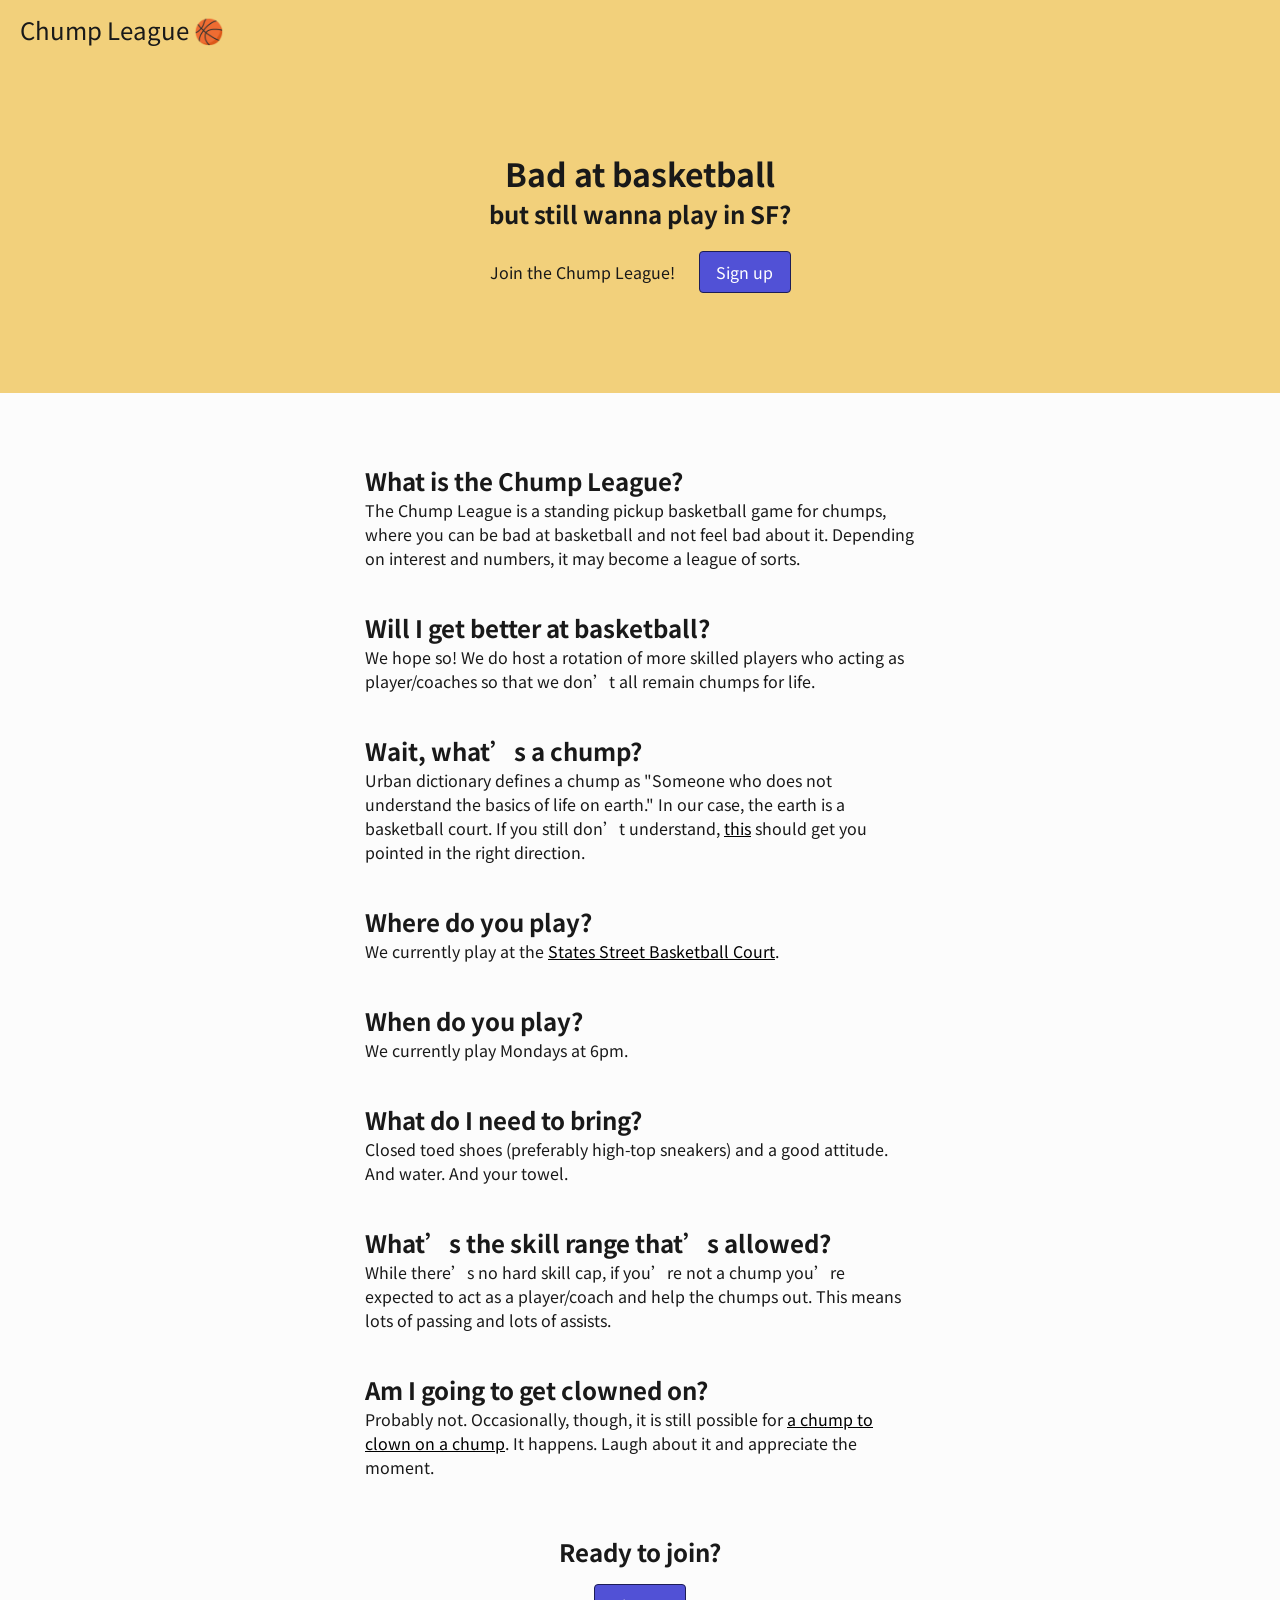
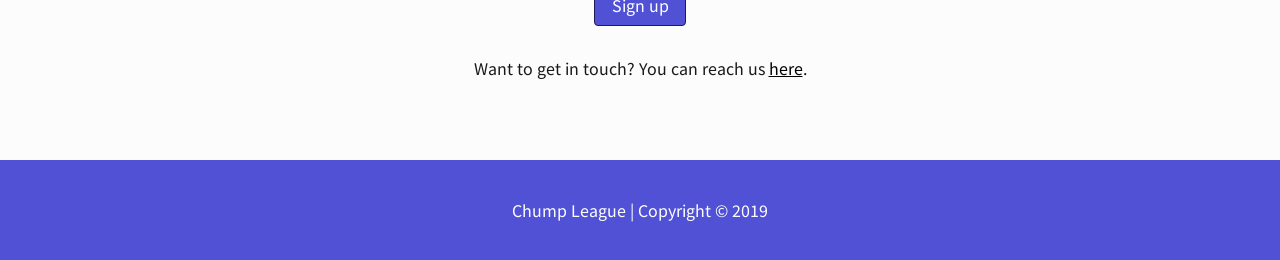
==== index.html @ ea967e47 "Update index.html" ====
<!DOCTYPE html>
<html lang="en" dir="ltr">
  <head>
    <meta charset="utf-8">
    <title>Chump League 🏀</title>
    <link href="https://fonts.googleapis.com/css?family=Noto+Sans+HK&display=swap" rel="stylesheet">
    <link rel="stylesheet" href="chumps.css">
    <script> (function() { var qs,js,q,s,d=document, gi=d.getElementById, ce=d.createElement, gt=d.getElementsByTagName, id="typef_orm_share", b="https://embed.typeform.com/"; if(!gi.call(d,id)){ js=ce.call(d,"script"); js.id=id; js.src=b+"embed.js"; q=gt.call(d,"script")[0]; q.parentNode.insertBefore(js,q) } })() </script>
  </head>
  <body>

    <!-- Master container -->
    <div class="container-master">

      <!-- Wordmark -->
      <div class=container-wordmark>
        <a href="https://www.chumpleague.com">Chump League 🏀</a>
      </div>

      <!-- Header container -->
      <div class="container-header">
        <h1>Bad at basketball</h1>
        <h2>but still wanna play in SF?</h2>

        <!-- Join box -->
        <div class="top-join-block">
          <p id="join-text">Join the Chump League!</p>
          <a class="typeform-share button" id="join-button" href="https://nick572581.typeform.com/to/BCQw7e" data-mode="popup" data-submit-close-delay="5" target="_blank">Sign up</a>
        </div>
      </div>

      <!-- Mid container -->
      <div class="container-mid">
        <div class="spacer"></div>
        <div class="spacer"></div>

        <div class="mid-block">
          <h2>What is the Chump League?</h2>
          <p>The Chump League is a standing pickup basketball game for chumps,
            where you can be bad at basketball and not feel bad about it.
            Depending on interest and numbers, it may become a league of sorts.
          </p>
        </div>

        <div class="mid-block">
          <h2>Will I get better at basketball?</h2>
          <p>We hope so! We do host a rotation of more skilled players who
            acting as player/coaches so that we don’t all remain chumps for life.
          </p>
          </div>

        <div class="mid-block">
          <h2>Wait, what’s a chump?</h2>
          <p>Urban dictionary defines a chump as "Someone who does not understand
            the basics of life on earth." In our case, the earth is a basketball
            court. If you still don’t understand, <a class="link" href="https://www.youtube.com/watch?v=fgJ2CaTfaxU">this</a> should get you pointed
            in the right direction.
          </p>
        </div>

        <div class="mid-block">
          <h2>Where do you play?</h2>
          <p>We currently play at the <a class="link" href="https://goo.gl/maps/YpLbHtBK2h12N2rQ7">States Street Basketball Court</a>.</p>
        </div>

        <div class="mid-block">
          <h2>When do you play?</h2>
          <p>We currently play Mondays at 6pm.</p>
        </div>

        <div class="mid-block">
          <h2>What do I need to bring?</h2>
          <p>Closed toed shoes (preferably high-top sneakers) and a good attitude.
            And water. <a href="https://www.youtube.com/watch?v=MtIsLTwUnSg">And your towel</a>.
          </p>
        </div>

        <div class="mid-block">
          <h2>What’s the skill range that’s allowed?</h2>
          <p>While there’s no hard skill cap, if you’re not a chump you’re
            expected to act as a player/coach and help the chumps out. This
            means lots of passing and lots of assists.
          </p>
        </div>

        <div class="mid-block">
          <h2>Am I going to get clowned on?</h2>
          <p>Probably not. Occasionally, though, it is still possible for <a class="link" href="https://www.youtube.com/watch?v=8t1PBTAmsz8">a chump
            to clown on a chump</a>. It happens. Laugh about it and appreciate the moment.
          </p>
        </div>

        <div class="bottom-join-block">
          <h2>Ready to join?</h2>
          <div class="spacer"></div>
          <a class="typeform-share button" id="join-button" href="https://nick572581.typeform.com/to/BCQw7e" data-mode="popup" data-submit-close-delay="5" target="_blank">Sign up</a>
          <div class="spacer"></div>
          <div class="spacer"></div>
          <p>Want to get in touch? You can reach us <a class="link" href="mailto:info@chumpleague.com">here</a>.</p>
        </div>
        <div class="spacer"></div>
        <div class="spacer"></div>
        <div class="spacer"></div>
    </div>
    <div class="footer">
      <p><a href="http://www.chumpleague.com">Chump League</a> | Copyright © 2019</p>
    </div>
  </body>
</html>

<!-- Link to copy: https://docs.google.com/document/d/1ktxI4AGGmU6hRSURgoa3HFnWaoclVgZPa8LteOMP-cg/edit?ts=5d085e9c -->
---- chumps.css ----
*{
  margin: 0;
  padding: 0;
  border: 0;
  outline: none;
}

body{
  background-color: #f2d07b;
  color: #191919;
}

a{
  text-decoration: none;
  color: inherit;
}

body{
  font-family: 'Noto Sans HK', sans-serif;
}

.link{
  text-decoration: underline;
  color: black;
}

.link:hover{
  color: #1d1d56;
}

.link:visited{
  color: #5151d6;
}

.container-wordmark{
    padding: 10px 0 0 20px;
    font-size: 24px;
    line-height: 40px;
}

.container-header {
  min-width: 350px;
  margin: 0 auto;
  text-align: center;
  padding: 100px 0;
}

.top-join-block{
  margin-top: 20px;
  align-items: center;
  justify-content: center;
}

.container-mid{
  background-color: #fcfcfc;
  min-width: 350px;
}

.mid-block{
  max-width: 550px;
  min-width: 350px;
  margin: 40px auto;
  padding: 0 25px;
  /* border: 1px solid #dbdbdb;
  border-radius: 5px;
  box-shadow: 4px 4px #f9f9f9; */
}

.bottom-join-block{
  max-width: 550px;
  min-width: 350px;
  margin: 20px auto;
  padding: 15px;
  text-align: center;
}

.footer{
  height: 100px;
  line-height: 100px;
  background-color: #5151d6;
  color: white;
  text-align: center;
}

.spacer{
  height: 15px;
}

#join-button{
  display: inline-block;
  width: 90px;
  border: 1px solid #1d1d56;
  background-color: #5151d6;
  line-height: 40px;
  border-radius: 4px;
  color: #ffffff;
}

#join-button:hover{
  background-color: #1d1d56;
}

#join-text{
  display:inline-block;
  margin-right:20px;
}
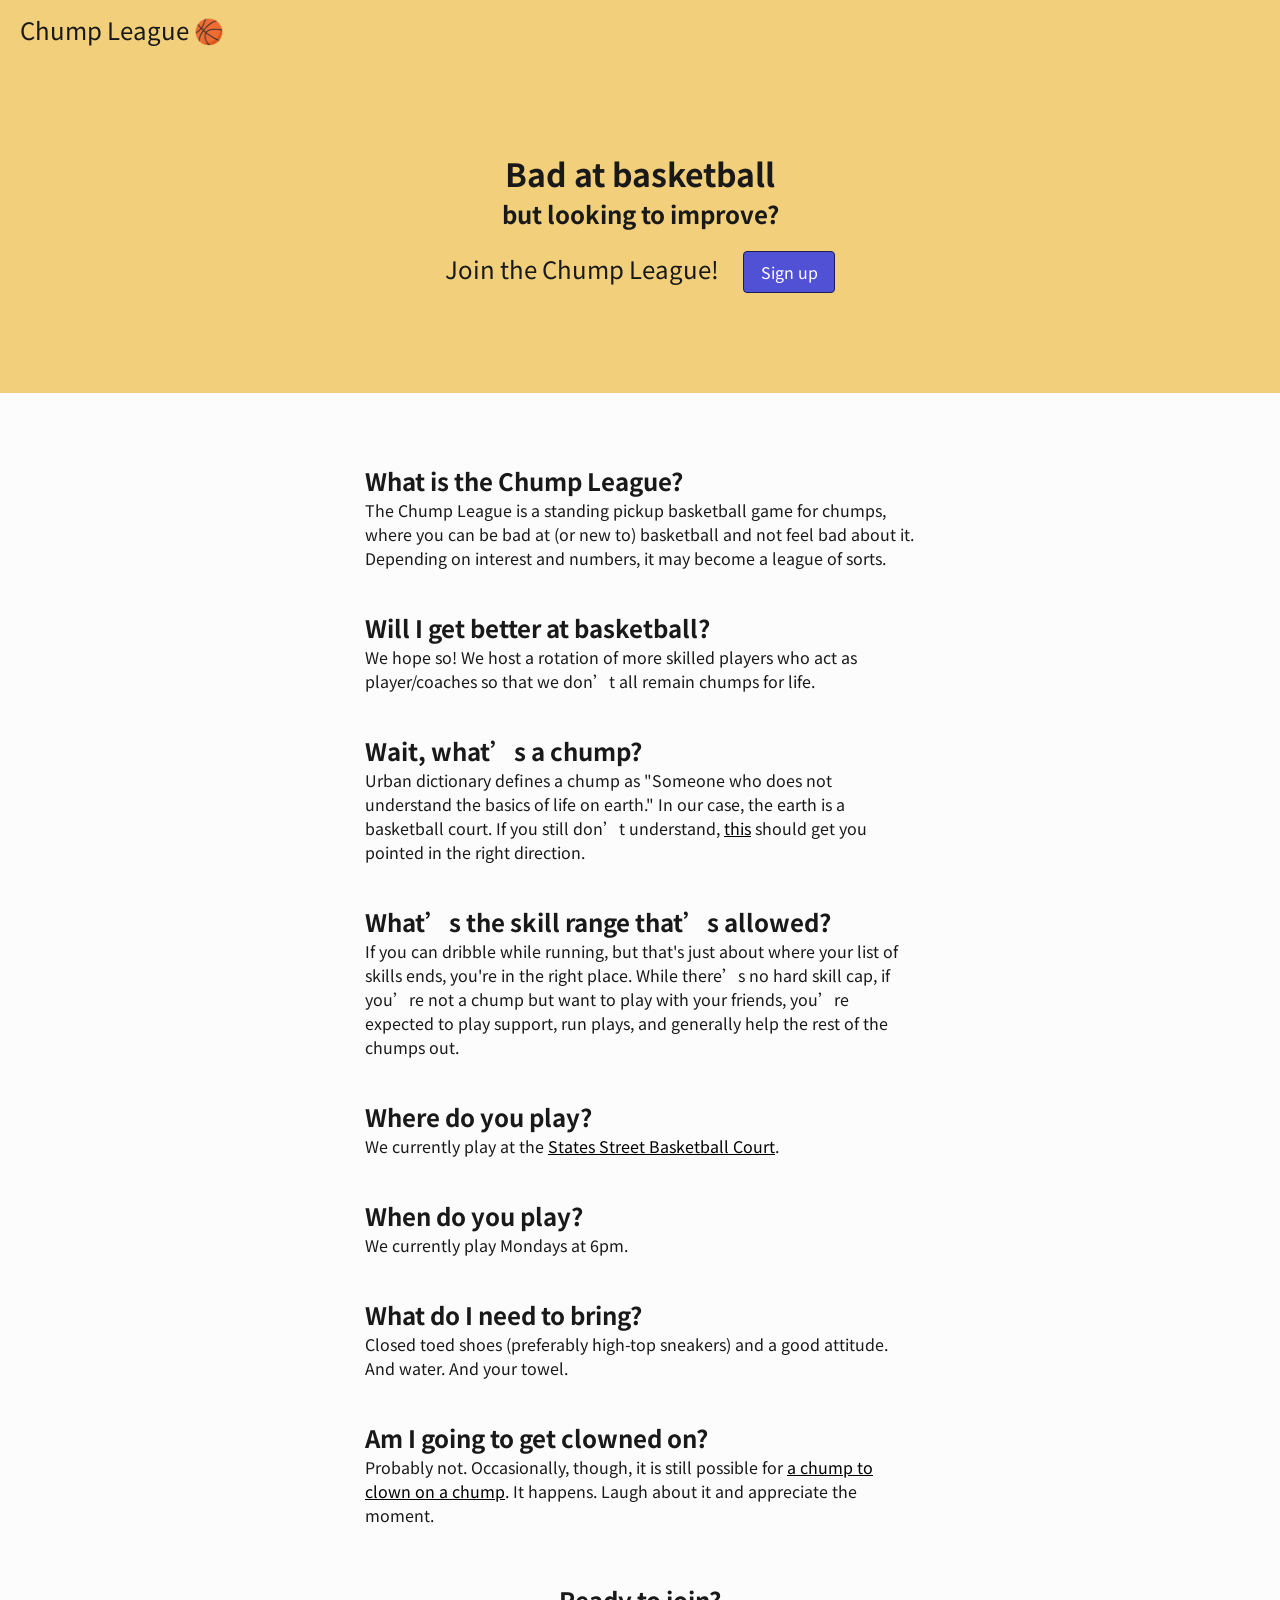
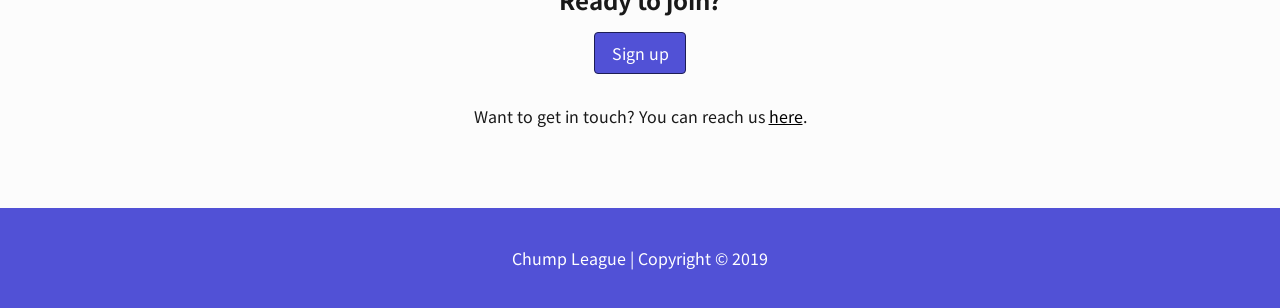
==== commit 56607259: "Update index.html" ====
--- a/index.html
+++ b/index.html
@@ -20,7 +20,7 @@
       <!-- Header container -->
       <div class="container-header">
         <h1>Bad at basketball</h1>
-        <h2>but still wanna play in SF?</h2>
+        <h2>but looking to improve?</h2>
 
         <!-- Join box -->
         <div class="top-join-block">
@@ -37,15 +37,15 @@
         <div class="mid-block">
           <h2>What is the Chump League?</h2>
           <p>The Chump League is a standing pickup basketball game for chumps,
-            where you can be bad at basketball and not feel bad about it.
+            where you can be bad at (or new to) basketball and not feel bad about it.
             Depending on interest and numbers, it may become a league of sorts.
           </p>
         </div>
 
         <div class="mid-block">
           <h2>Will I get better at basketball?</h2>
-          <p>We hope so! We do host a rotation of more skilled players who
-            acting as player/coaches so that we don’t all remain chumps for life.
+          <p>We hope so! We host a rotation of more skilled players who
+            act as player/coaches so that we don’t all remain chumps for life.
           </p>
           </div>
 
@@ -55,6 +55,14 @@
             the basics of life on earth." In our case, the earth is a basketball
             court. If you still don’t understand, <a class="link" href="https://www.youtube.com/watch?v=fgJ2CaTfaxU">this</a> should get you pointed
             in the right direction.
+          </p>
+        </div>
+        
+        <div class="mid-block">
+          <h2>What’s the skill range that’s allowed?</h2>
+          <p>If you can dribble while running, but that's just about where your list of skills ends, you're in the right place. 
+            While there’s no hard skill cap, if you’re not a chump but want to play with your friends, you’re
+            expected to play support, run plays, and generally help the rest of the chumps out.
           </p>
         </div>
 
@@ -72,14 +80,6 @@
           <h2>What do I need to bring?</h2>
           <p>Closed toed shoes (preferably high-top sneakers) and a good attitude.
             And water. <a href="https://www.youtube.com/watch?v=MtIsLTwUnSg">And your towel</a>.
-          </p>
-        </div>
-
-        <div class="mid-block">
-          <h2>What’s the skill range that’s allowed?</h2>
-          <p>While there’s no hard skill cap, if you’re not a chump you’re
-            expected to act as a player/coach and help the chumps out. This
-            means lots of passing and lots of assists.
           </p>
         </div>
 
--- a/chumps.css
+++ b/chumps.css
@@ -8,6 +8,7 @@
 body{
   background-color: #f2d07b;
   color: #191919;
+  font-size: 1em;
 }
 
 a{
@@ -33,9 +34,9 @@
 }
 
 .container-wordmark{
-    padding: 10px 0 0 20px;
-    font-size: 24px;
-    line-height: 40px;
+  padding: 10px 0 0 20px;
+  font-size: 1.5em;
+  line-height: 40px;
 }
 
 .container-header {
@@ -103,4 +104,5 @@
 #join-text{
   display:inline-block;
   margin-right:20px;
+  font-size: 1.5em;
 }
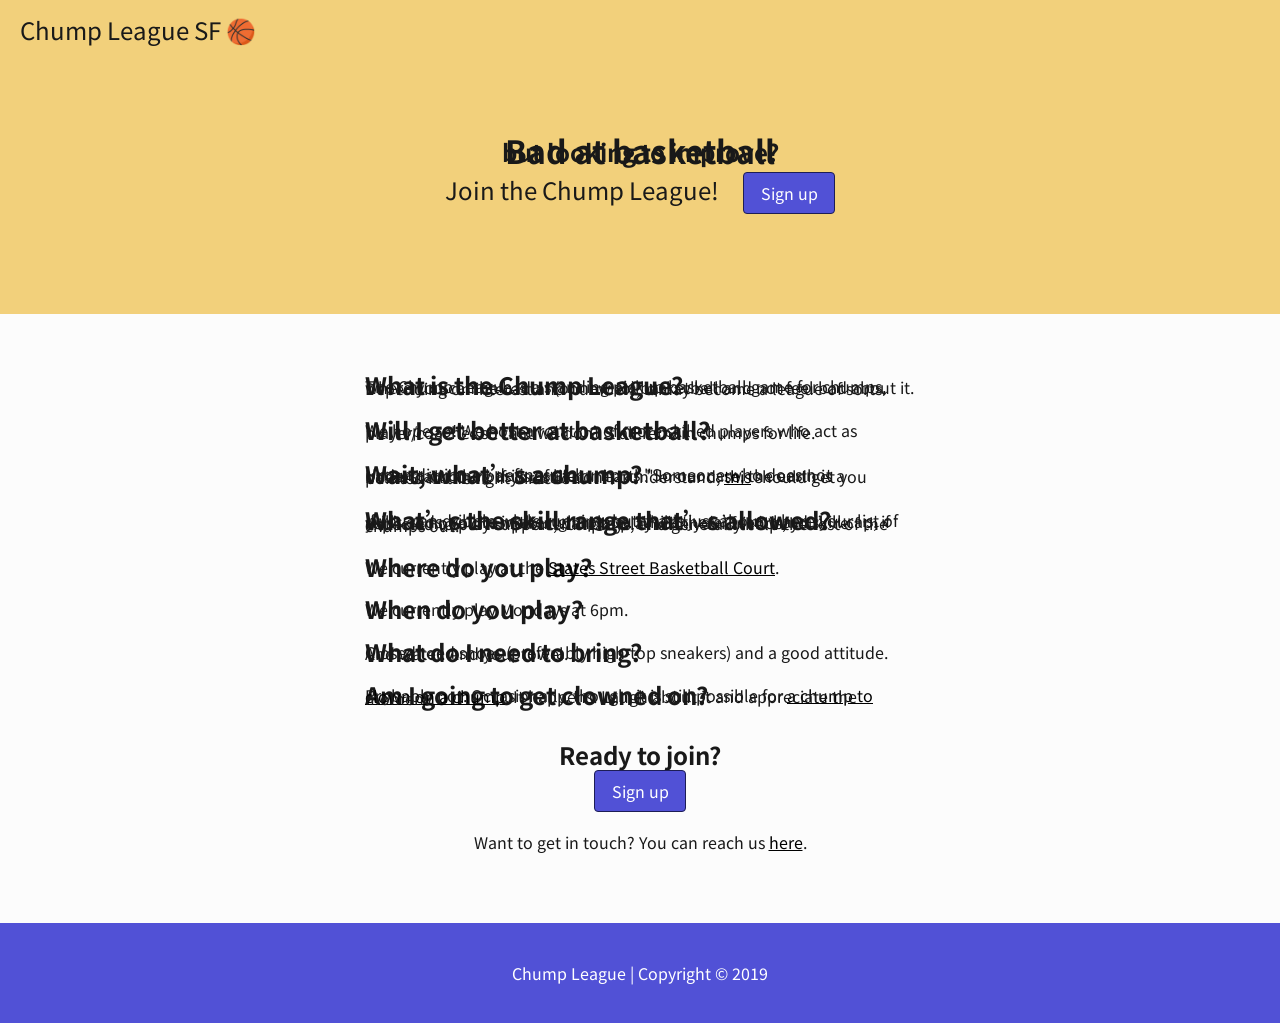
==== commit 756ee082: "Update index.html" ====
--- a/index.html
+++ b/index.html
@@ -14,7 +14,7 @@
 
       <!-- Wordmark -->
       <div class=container-wordmark>
-        <a href="https://www.chumpleague.com">Chump League 🏀</a>
+        <a href="https://www.chumpleague.com">Chump League SF 🏀</a>
       </div>
 
       <!-- Header container -->
--- a/chumps.css
+++ b/chumps.css
@@ -8,7 +8,8 @@
 body{
   background-color: #f2d07b;
   color: #191919;
-  font-size: 1em;
+  font-size: 16px;
+  line-height:1.2px;
 }
 
 a{
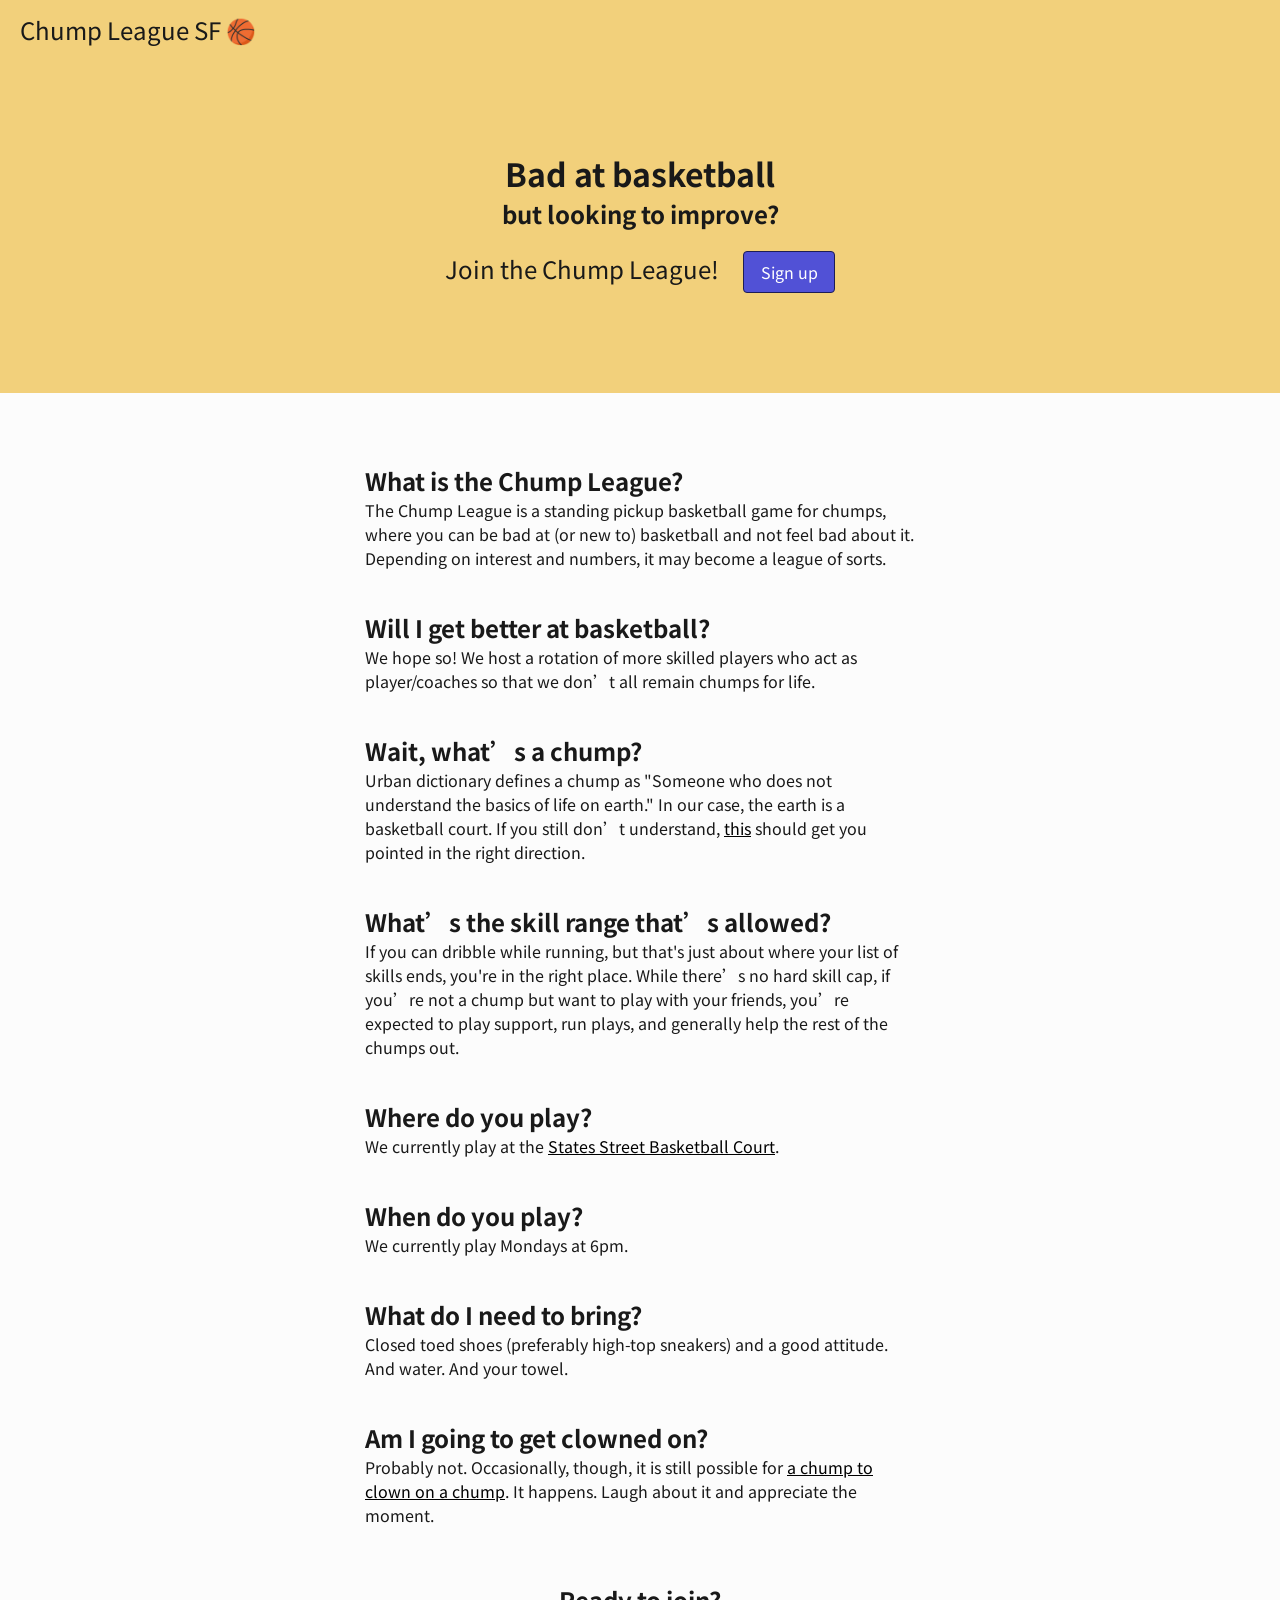
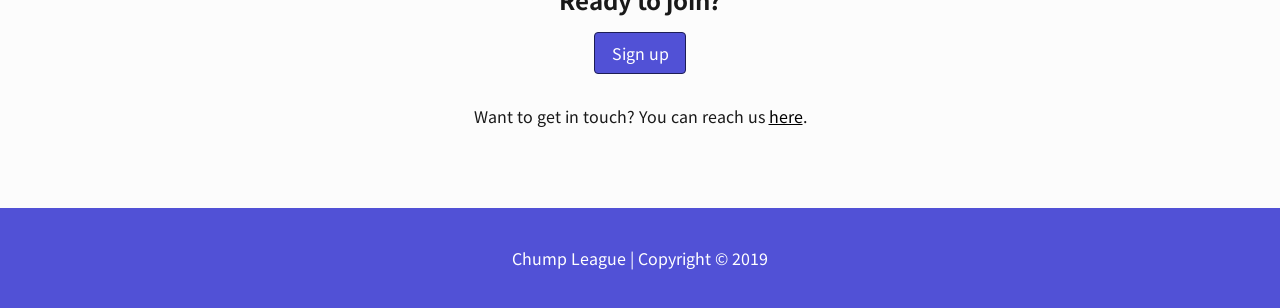
==== commit 4fc57d07: "Update index.html" ====
--- a/index.html
+++ b/index.html
@@ -53,7 +53,7 @@
           <h2>Wait, what’s a chump?</h2>
           <p>Urban dictionary defines a chump as "Someone who does not understand
             the basics of life on earth." In our case, the earth is a basketball
-            court. If you still don’t understand, <a class="link" href="https://www.youtube.com/watch?v=fgJ2CaTfaxU">this</a> should get you pointed
+            court. If you still don’t understand, <a class="link" href="https://www.youtube.com/watch?v=fgJ2CaTfaxU"target="_blank">this</a> should get you pointed
             in the right direction.
           </p>
         </div>
@@ -68,7 +68,7 @@
 
         <div class="mid-block">
           <h2>Where do you play?</h2>
-          <p>We currently play at the <a class="link" href="https://goo.gl/maps/YpLbHtBK2h12N2rQ7">States Street Basketball Court</a>.</p>
+          <p>We currently play at the <a class="link" href="https://goo.gl/maps/YpLbHtBK2h12N2rQ7"target="_blank">States Street Basketball Court</a>.</p>
         </div>
 
         <div class="mid-block">
@@ -79,13 +79,13 @@
         <div class="mid-block">
           <h2>What do I need to bring?</h2>
           <p>Closed toed shoes (preferably high-top sneakers) and a good attitude.
-            And water. <a href="https://www.youtube.com/watch?v=MtIsLTwUnSg">And your towel</a>.
+            And water. <a href="https://www.youtube.com/watch?v=MtIsLTwUnSg"target="_blank">And your towel</a>.
           </p>
         </div>
 
         <div class="mid-block">
           <h2>Am I going to get clowned on?</h2>
-          <p>Probably not. Occasionally, though, it is still possible for <a class="link" href="https://www.youtube.com/watch?v=8t1PBTAmsz8">a chump
+          <p>Probably not. Occasionally, though, it is still possible for <a class="link" href="https://www.youtube.com/watch?v=8t1PBTAmsz8"target="_blank">a chump
             to clown on a chump</a>. It happens. Laugh about it and appreciate the moment.
           </p>
         </div>
@@ -96,7 +96,7 @@
           <a class="typeform-share button" id="join-button" href="https://nick572581.typeform.com/to/BCQw7e" data-mode="popup" data-submit-close-delay="5" target="_blank">Sign up</a>
           <div class="spacer"></div>
           <div class="spacer"></div>
-          <p>Want to get in touch? You can reach us <a class="link" href="mailto:info@chumpleague.com">here</a>.</p>
+          <p>Want to get in touch? You can reach us <a class="link" href="mailto:info@chumpleague.com"target="_blank">here</a>.</p>
         </div>
         <div class="spacer"></div>
         <div class="spacer"></div>
--- a/chumps.css
+++ b/chumps.css
@@ -9,7 +9,7 @@
   background-color: #f2d07b;
   color: #191919;
   font-size: 16px;
-  line-height:1.2px;
+  /*line-height:1.2em;*/
 }
 
 a{
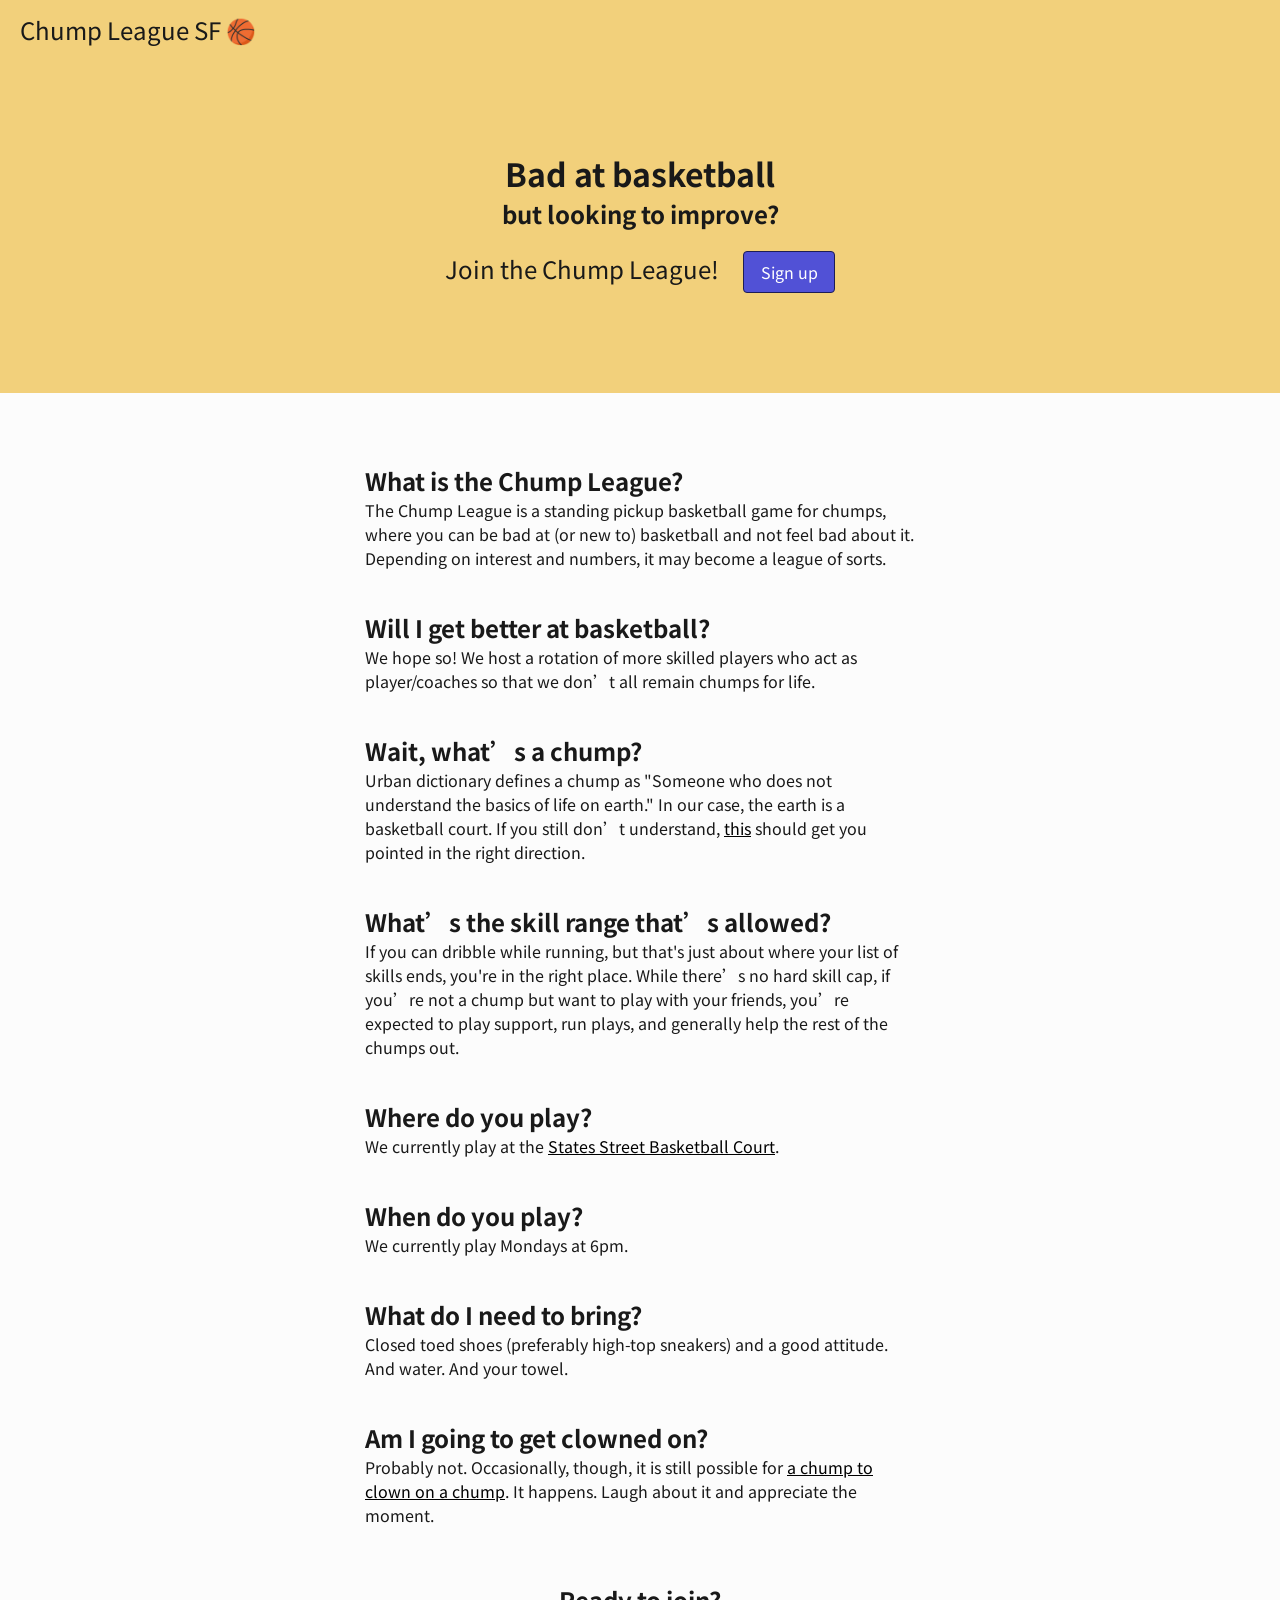
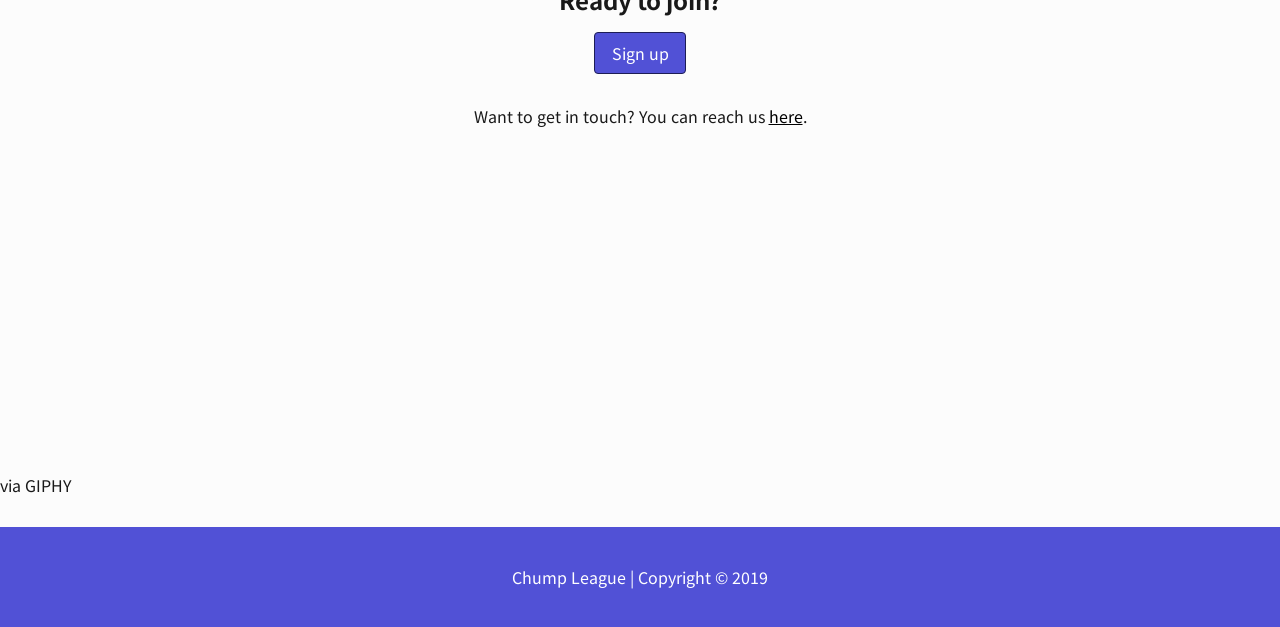
==== commit 8f1d3191: "Update index.html" ====
--- a/index.html
+++ b/index.html
@@ -99,6 +99,7 @@
           <p>Want to get in touch? You can reach us <a class="link" href="mailto:info@chumpleague.com"target="_blank">here</a>.</p>
         </div>
         <div class="spacer"></div>
+        <iframe src="https://giphy.com/embed/qVvxbA5guYBG0" width="480" height="290" frameBorder="0" class="giphy-embed" allowFullScreen></iframe><p><a href="https://giphy.com/gifs/woody-harrelson-wesley-snipes-white-men-cant-jump-qVvxbA5guYBG0">via GIPHY</a></p>
         <div class="spacer"></div>
         <div class="spacer"></div>
     </div>
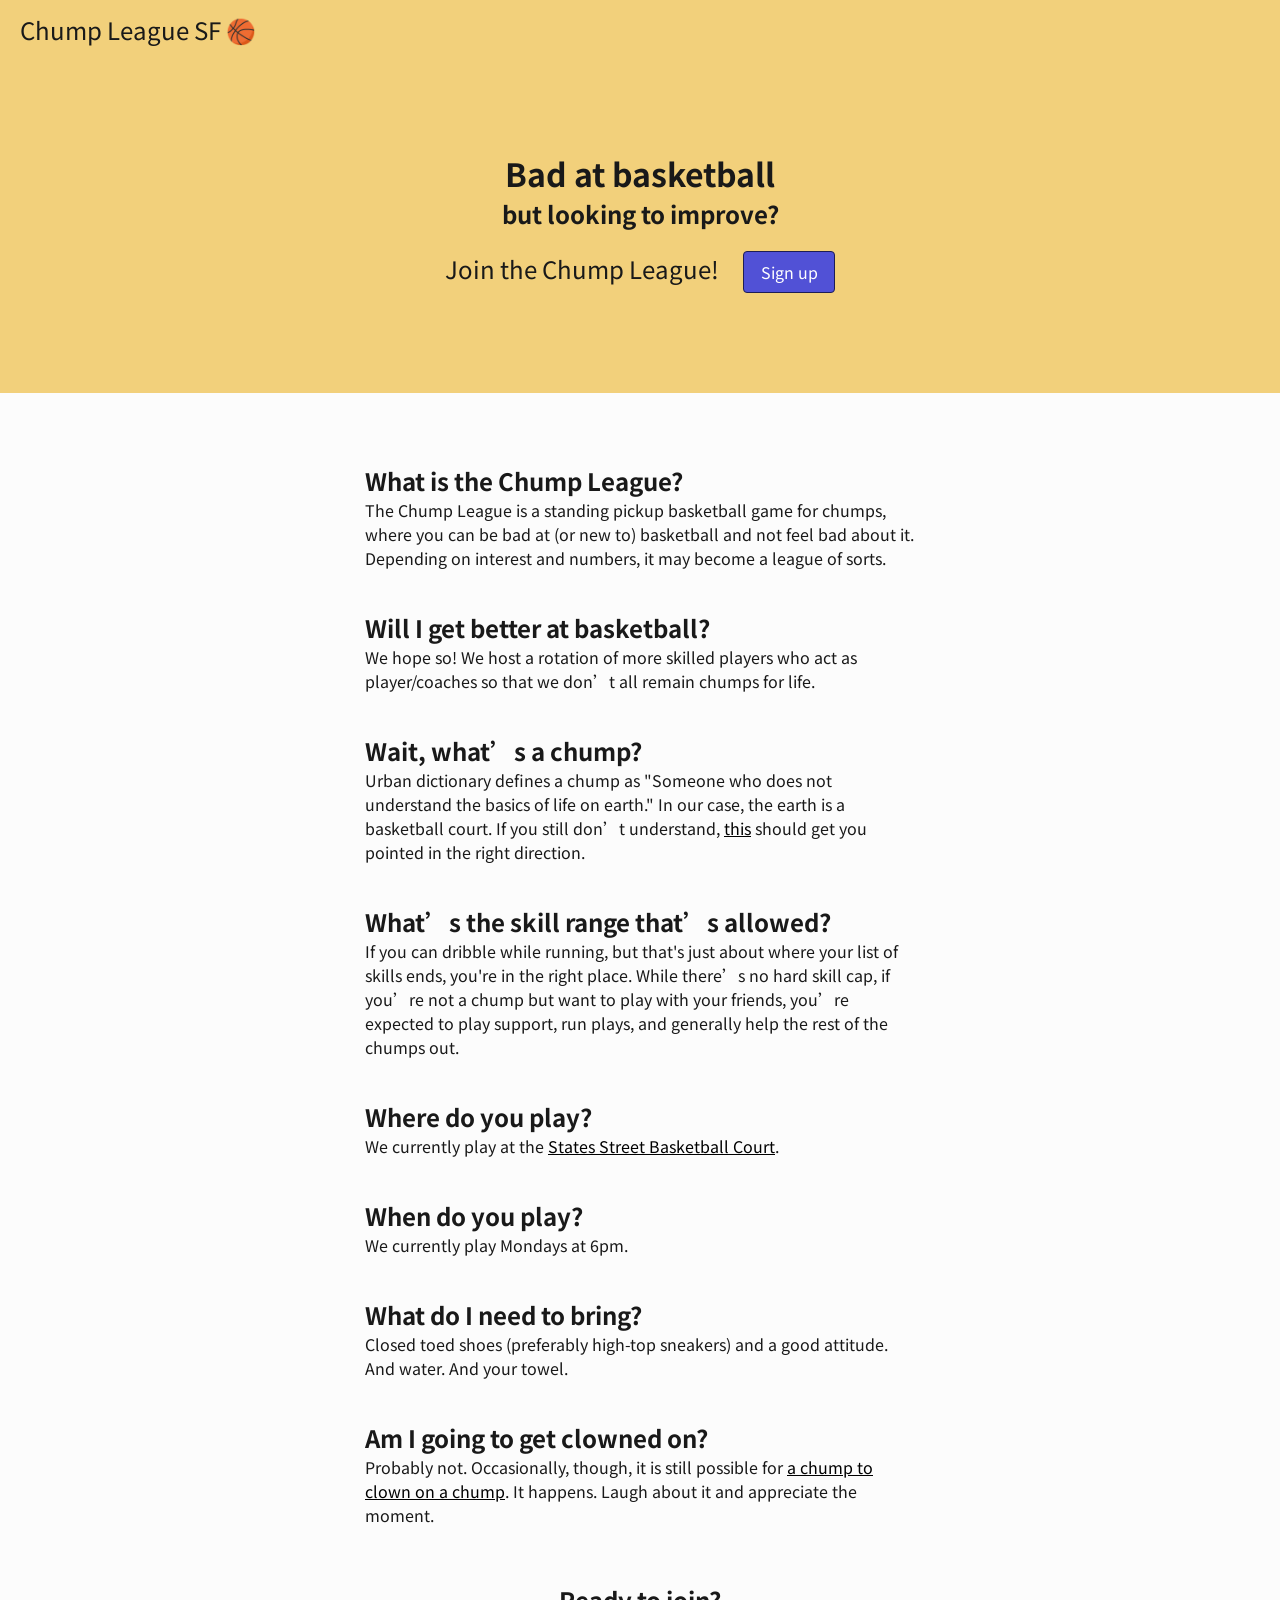
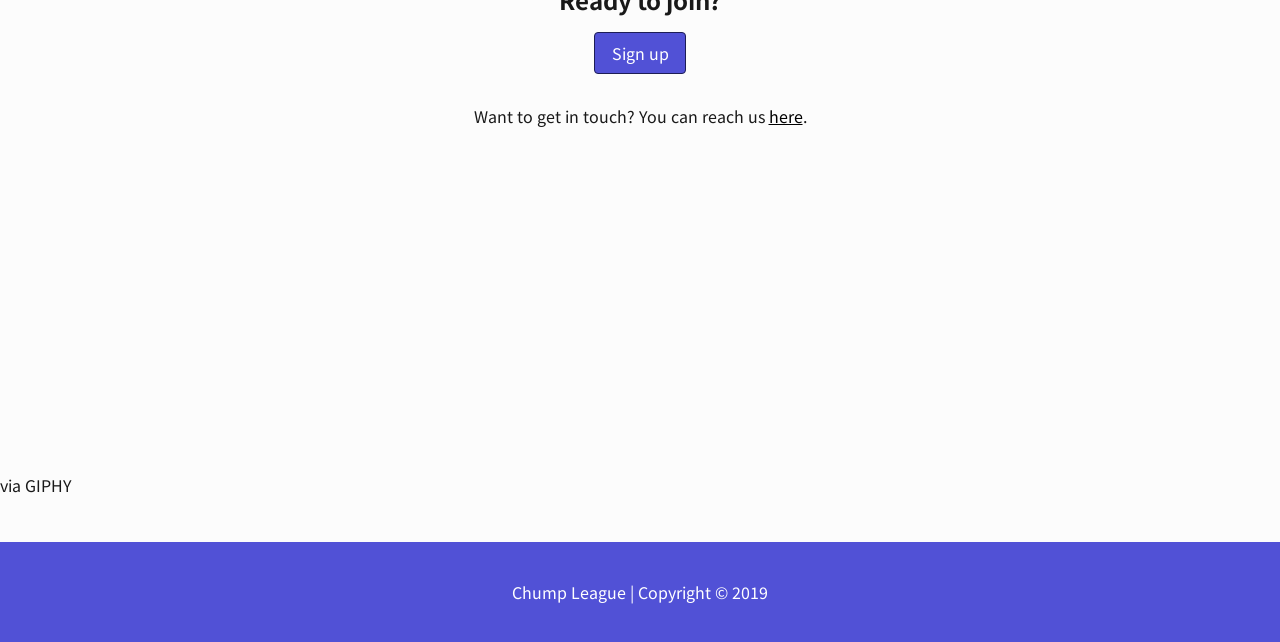
==== commit 09270007: "Adds "White Men Can't Jump" gif to bottom of page See above" ====
--- a/index.html
+++ b/index.html
@@ -100,6 +100,7 @@
         </div>
         <div class="spacer"></div>
         <iframe src="https://giphy.com/embed/qVvxbA5guYBG0" width="480" height="290" frameBorder="0" class="giphy-embed" allowFullScreen></iframe><p><a href="https://giphy.com/gifs/woody-harrelson-wesley-snipes-white-men-cant-jump-qVvxbA5guYBG0">via GIPHY</a></p>
+         <div class="spacer"></div>
         <div class="spacer"></div>
         <div class="spacer"></div>
     </div>
